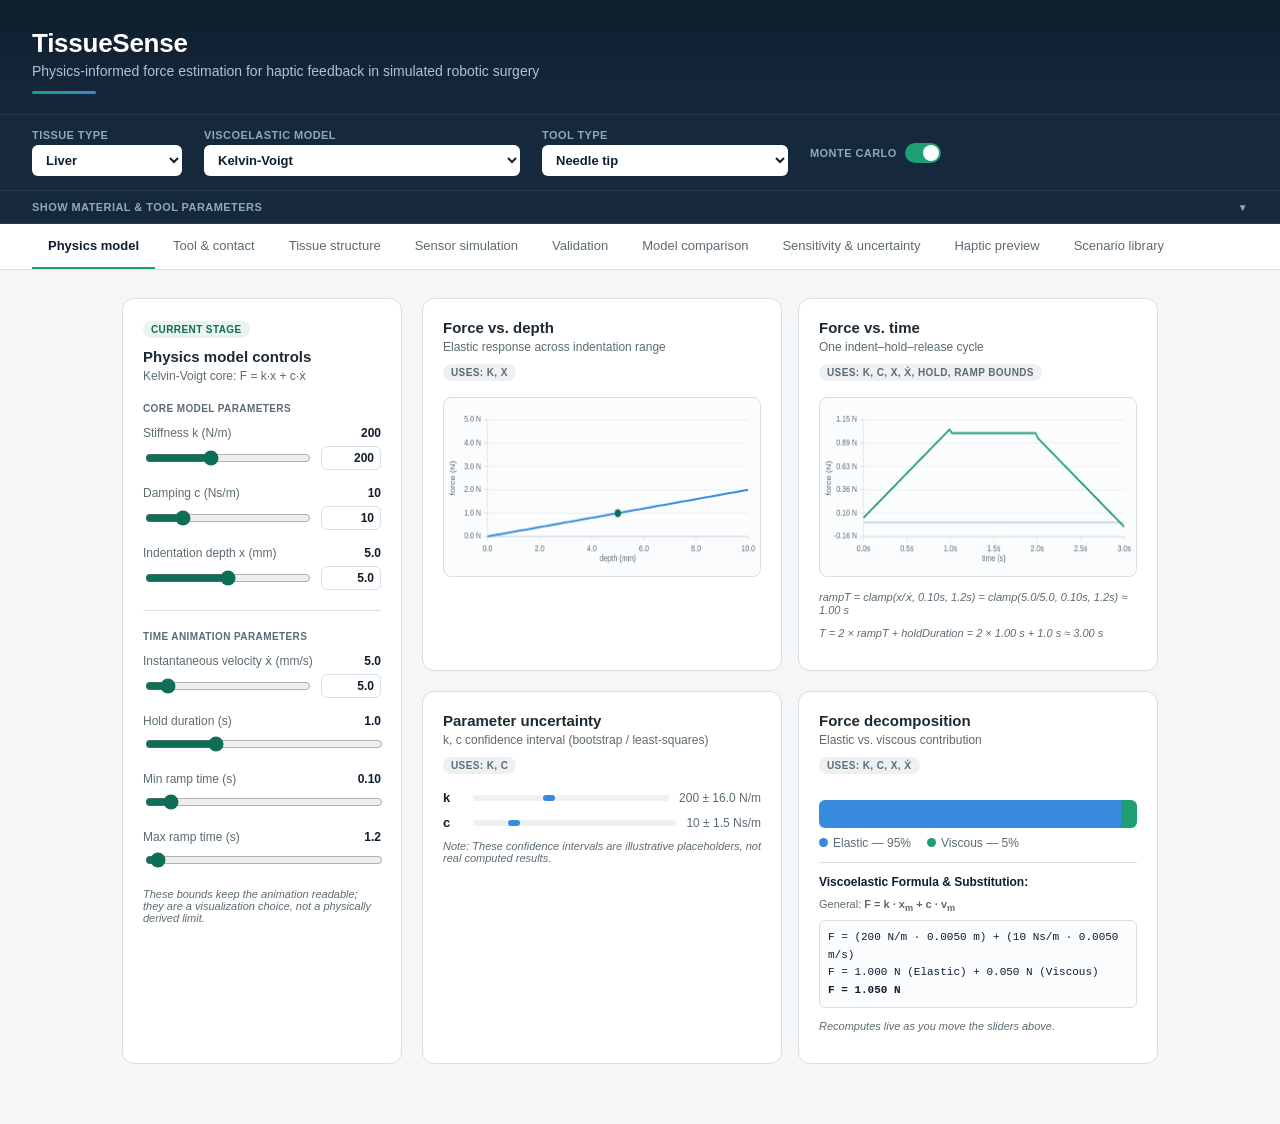
==== index.html @ c4a589fd "feat: add collapsible parameter configuration panel and initialize physics control logic" ====
<!DOCTYPE html>
<html lang="en">
<head>
<meta charset="UTF-8">
<meta name="viewport" content="width=device-width, initial-scale=1.0">
<title>TissueSense — Physics-Informed Force Estimation</title>
<link rel="stylesheet" href="./styles.css">
</head>
<body>

<header>
  <h1>TissueSense</h1>
  <p class="tagline">Physics-informed force estimation for haptic feedback in simulated robotic surgery</p>
  <div class="accent-line"></div>
</header>

<div class="global-bar">
  <div class="control">
    <label>Tissue type</label>
    <select id="tissueType">
      <option>Liver</option>
      <option>Skin</option>
      <option>Muscle</option>
      <option>Fat</option>
      <option>Kidney</option>
      <option>Spleen</option>
    </select>
  </div>
  <div class="control">
    <label>Viscoelastic model</label>
    <select id="modelType">
      <option>Kelvin-Voigt</option>
      <option disabled>Maxwell (coming soon)</option>
      <option disabled>Standard Linear Solid (Zener) (coming soon)</option>
      <option disabled>Generalized Maxwell (coming soon)</option>
      <option disabled>Fung's QLV (coming soon)</option>
      <option disabled>Fractional-order (coming soon)</option>
    </select>
  </div>
  <div class="control">
    <label>Tool type</label>
    <select id="toolType">
      <option>Needle tip</option>
      <option>Blunt palpation probe</option>
      <option>Monopolar hook/spatula</option>
      <option>Suction/irrigation cannula tip</option>
      <option>Flat grasper</option>
      <option>Grasping forceps/bipolar forceps</option>
    </select>
  </div>
  <div class="toggle-wrap">
    <label>Monte Carlo</label>
    <div class="switch on" id="mcToggle"><div class="knob"></div></div>
  </div>
</div>

<div id="paramPanel" class="param-panel collapsed">
  <div class="param-panel-header" id="paramPanelHeader">
    <span>Show material & tool parameters</span>
    <span class="param-panel-toggle-icon">▼</span>
  </div>
  <div class="param-panel-content">
    <div class="param-grid">
      <!-- Column 1: Material Properties -->
      <div class="param-col">
        <div style="font-size: 10px; font-weight: 700; text-transform: uppercase; letter-spacing: .04em; margin-bottom: 12px;">Material properties</div>
        <div class="slider-row">
          <div class="label-row"><span>Poisson's ratio (&nu;)</span><span class="val" id="nuVal">0.42</span></div>
          <div class="input-slider-container">
            <input type="range" id="nuSlider" min="0.30" max="0.45" step="0.01" value="0.42">
            <input type="number" id="nuInput" class="small-num-input">
          </div>
          <details id="nuNote" class="note" style="margin-top: 6px; display: none; font-size: 11px; line-height: 1.4; border-left: 2px solid var(--teal); padding-left: 8px;">
            <summary style="cursor: pointer; font-weight: 600; outline: none; margin-bottom: 4px;">Muscle anisotropy info</summary>
            Muscle behaves differently depending on how it's deformed relative to the fiber direction:<br><br>
            <strong>Case 1 &mdash; Isotropic</strong> (single value, same in all directions): &nu; = 0.47&ndash;0.49. This is how every other tissue in this simulation is modeled (liver, skin, fat, kidney, spleen) &mdash; one number describes the whole tissue regardless of push direction.<br><br>
            <strong>Case 2 &mdash; Anisotropic</strong> (real muscle, direction-dependent): &nu; = 0.28&ndash;0.74, made up of three distinct values depending on direction:
            <ul style="margin: 4px 0; padding-left: 16px;">
              <li>longitudinal-transverse &approx; 0.47</li>
              <li>transverse-transverse &approx; 0.28</li>
              <li>transverse-longitudinal &approx; 0.74</li>
            </ul>
            This reflects muscle fibers running in one dominant direction &mdash; squeezing along the fiber behaves differently than squeezing across it.<br><br>
            This simulation uses Case 2 (0.28&ndash;0.74) as the actual slider range for Muscle, with default &nu; = 0.47 (the longitudinal-transverse value).
          </details>
        </div>
      </div>

      <!-- Column 2: Tool Contact Parameters -->
      <div class="param-col">
        <div style="font-size: 10px; font-weight: 700; text-transform: uppercase; letter-spacing: .04em; margin-bottom: 12px;">Tool contact parameters</div>
        
        <div id="groupAControls" class="slider-row" style="display: none;">
          <div class="label-row"><span>Contact radius a (mm)</span><span class="val" id="contactRadiusVal">0.29</span></div>
          <div class="input-slider-container">
            <input type="range" id="contactRadiusSlider" min="0.29" max="0.65" step="0.01" value="0.29">
            <input type="number" id="contactRadiusInput" class="small-num-input">
          </div>
          <div id="contactRadiusNote" class="note" style="margin-top: 6px; display: none; font-size: 10.5px; line-height: 1.4; border-left: 2px solid var(--teal); padding-left: 8px;">
            Contact modeled as circular for simplicity; actual edge/line contact is a rougher approximation.
          </div>
        </div>

        <div id="groupBControls" style="display: none;">
          <div class="slider-row">
            <div class="label-row"><span>Jaw area A (mm&sup2;)</span><span class="val" id="jawAreaVal">100</span></div>
            <div class="input-slider-container">
              <input type="range" id="jawAreaSlider" min="100" max="250" step="1" value="100">
              <input type="number" id="jawAreaInput" class="small-num-input">
            </div>
          </div>
          <div class="slider-row">
            <div class="label-row"><span>Tissue thickness h (mm)</span><span class="val" id="thicknessVal">3</span></div>
            <div class="input-slider-container">
              <input type="range" id="thicknessSlider" min="3" max="15" step="0.1" value="3">
              <input type="number" id="thicknessInput" class="small-num-input">
            </div>
          </div>
        </div>
      </div>
    </div>
  </div>
</div>

<nav class="tabs" id="tabNav"></nav>

<main>
  <div id="tabContent"></div>
</main>
<script type="module" src="./js/main.js"></script>
</body>
</html>
---- styles.css ----
:root {
  --navy: #0F1E2E;
  --navy-2: #16283C;
  --teal: #0F6E56;
  --teal-light: #1D9E75;
  --blue: #185FA5;
  --blue-light: #378ADD;
  --bg: #F4F6F7;
  --card: #FFFFFF;
  --border: #D8DEE2;
  --text: #1B2A33;
  --text-muted: #5C6B73;
  --elastic: #378ADD;
  --viscous: #1D9E75;
}

* {
  box-sizing: border-box;
}

body {
  margin: 0;
  font-family: -apple-system, BlinkMacSystemFont, "Segoe UI", Roboto, Helvetica, Arial, sans-serif;
  background: var(--bg);
  color: var(--text);
}

header {
  background: linear-gradient(180deg, var(--navy) 0%, var(--navy-2) 100%);
  color: #fff;
  padding: 28px 32px 20px;
}

header h1 {
  margin: 0 0 4px;
  font-size: 26px;
  font-weight: 600;
  letter-spacing: -0.01em;
}

header .tagline {
  margin: 0;
  font-size: 14px;
  color: #A9C4D8;
  font-weight: 400;
}

.accent-line {
  height: 3px;
  width: 64px;
  background: linear-gradient(90deg, var(--teal-light), var(--blue-light));
  border-radius: 2px;
  margin-top: 12px;
}

.global-bar {
  background: var(--navy-2);
  border-top: 1px solid rgba(255, 255, 255, 0.08);
  padding: 14px 32px;
  display: flex;
  flex-wrap: wrap;
  gap: 22px;
  align-items: center;
  position: sticky;
  top: 0;
  z-index: 20;
}

.control {
  display: flex;
  flex-direction: column;
  gap: 4px;
}

.control label {
  font-size: 11px;
  text-transform: uppercase;
  letter-spacing: 0.04em;
  color: #8FA9BB;
  font-weight: 600;
}

.control select {
  background: #fff;
  border: none;
  border-radius: 6px;
  padding: 7px 10px;
  font-size: 13px;
  font-weight: 600;
  color: var(--navy);
  min-width: 150px;
}

.toggle-wrap {
  display: flex;
  align-items: center;
  gap: 8px;
}

.toggle-wrap label {
  font-size: 11px;
  text-transform: uppercase;
  letter-spacing: 0.04em;
  color: #8FA9BB;
  font-weight: 600;
}

.switch {
  position: relative;
  width: 36px;
  height: 20px;
  background: #3A4E5E;
  border-radius: 10px;
  cursor: pointer;
  transition: background .15s;
}

.switch.on {
  background: var(--teal-light);
}

.switch .knob {
  position: absolute;
  top: 2px;
  left: 2px;
  width: 16px;
  height: 16px;
  background: #fff;
  border-radius: 50%;
  transition: transform .15s;
}

.switch.on .knob {
  transform: translateX(16px);
}

nav.tabs {
  display: flex;
  gap: 2px;
  background: var(--card);
  border-bottom: 1px solid var(--border);
  padding: 0 32px;
  overflow-x: auto;
}

nav.tabs button {
  border: none;
  background: transparent;
  padding: 14px 16px;
  font-size: 13px;
  font-weight: 500;
  color: var(--text-muted);
  cursor: pointer;
  white-space: nowrap;
  border-bottom: 2px solid transparent;
}

nav.tabs button.active {
  color: var(--navy);
  border-bottom-color: var(--teal-light);
  font-weight: 600;
}

main {
  padding: 28px 32px 60px;
  max-width: 1100px;
  margin: 0 auto;
}

.tabpanel {
  display: none;
}

.tabpanel.active {
  display: block;
}

.grid-2 {
  display: grid;
  grid-template-columns: 280px 1fr;
  gap: 20px;
}

.card {
  background: var(--card);
  border: 1px solid var(--border);
  border-radius: 12px;
  padding: 20px;
}

.card h3 {
  margin: 0 0 4px;
  font-size: 15px;
  font-weight: 600;
}

.card .sub {
  margin: 0 0 16px;
  font-size: 12px;
  color: var(--text-muted);
}

.slider-row {
  margin-bottom: 16px;
}

.slider-row .label-row {
  display: flex;
  justify-content: space-between;
  font-size: 12px;
  color: var(--text-muted);
  margin-bottom: 6px;
}

.slider-row .label-row span.val {
  font-weight: 600;
  color: var(--navy);
}

input[type=range] {
  width: 100%;
  accent-color: var(--teal);
}

.input-slider-container {
  display: flex;
  align-items: center;
  gap: 8px;
}

.input-slider-container input[type=range] {
  flex: 1;
}

.small-num-input {
  width: 60px;
  padding: 4px 6px;
  font-size: 12px;
  font-weight: 600;
  border: 1px solid var(--border);
  border-radius: 6px;
  color: var(--navy);
  background-color: #fff;
  text-align: right;
  outline: none;
  transition: border-color 0.15s ease-in-out, box-shadow 0.15s ease-in-out;
}

.small-num-input:focus {
  border-color: var(--teal-light);
  box-shadow: 0 0 0 2px rgba(29, 158, 117, 0.2);
}

/* Hide standard HTML5 number spinners for a cleaner appearance */
.small-num-input::-webkit-outer-spin-button,
.small-num-input::-webkit-inner-spin-button {
  -webkit-appearance: none;
  margin: 0;
}

.small-num-input {
  -moz-appearance: textfield;
}

.plots-row {
  display: grid;
  grid-template-columns: 1fr 1fr;
  gap: 16px;
  margin-bottom: 20px;
}

canvas {
  width: 100%;
  height: 180px;
  background: #FBFCFD;
  border: 1px solid var(--border);
  border-radius: 8px;
}

.panels-row {
  display: grid;
  grid-template-columns: 1fr 1fr;
  gap: 16px;
}

.panels-row.mc-off {
  grid-template-columns: 1fr;
}

.ci-row {
  display: flex;
  align-items: center;
  gap: 10px;
  font-size: 13px;
  margin-bottom: 10px;
}

.ci-row .name {
  width: 20px;
  font-weight: 600;
  color: var(--navy);
}

.ci-bar {
  flex: 1;
  height: 6px;
  background: #EDF1F3;
  border-radius: 3px;
  position: relative;
}

.ci-bar .fill {
  position: absolute;
  top: 0;
  bottom: 0;
  background: var(--blue-light);
  border-radius: 3px;
}

.stack-bar {
  display: flex;
  height: 28px;
  border-radius: 6px;
  overflow: hidden;
  margin: 10px 0 8px;
}

.stack-bar .elastic {
  background: var(--elastic);
}

.stack-bar .viscous {
  background: var(--viscous);
}

.legend {
  display: flex;
  gap: 16px;
  font-size: 12px;
  color: var(--text-muted);
}

.legend .dot {
  display: inline-block;
  width: 9px;
  height: 9px;
  border-radius: 50%;
  margin-right: 5px;
}

.legend .elastic-dot {
  background: var(--elastic);
}

.legend .viscous-dot {
  background: var(--viscous);
}

.note {
  font-size: 11px;
  color: var(--text-muted);
  margin-top: 10px;
  font-style: italic;
}

.placeholder-card ul {
  margin: 0;
  padding-left: 18px;
  font-size: 13px;
  color: var(--text-muted);
  line-height: 1.8;
}

.badge {
  display: inline-block;
  font-size: 10px;
  font-weight: 700;
  text-transform: uppercase;
  letter-spacing: .04em;
  padding: 3px 8px;
  border-radius: 20px;
  background: #EAF3EF;
  color: var(--teal);
  margin-bottom: 10px;
}

.badge.future {
  background: #FDF2E4;
  color: #B06A18;
}

@media (max-width:760px) {
  .grid-2 {
    grid-template-columns: 1fr;
  }
  .plots-row, .panels-row {
    grid-template-columns: 1fr;
  }
}

/* Parameter Panel styles */
.param-panel {
  background: var(--navy-2);
  border-top: 1px solid rgba(255, 255, 255, 0.08);
  border-bottom: 1px solid rgba(255, 255, 255, 0.08);
  color: #fff;
  overflow: hidden;
  transition: background-color 0.3s ease;
}

.param-panel-header {
  padding: 10px 32px;
  display: flex;
  align-items: center;
  justify-content: space-between;
  cursor: pointer;
  user-select: none;
  font-size: 11px;
  font-weight: 600;
  color: #8FA9BB;
  text-transform: uppercase;
  letter-spacing: 0.04em;
  transition: color 0.2s, background-color 0.2s;
}

.param-panel-header:hover {
  color: #fff;
  background-color: rgba(255, 255, 255, 0.03);
}

.param-panel-toggle-icon {
  font-size: 10px;
  display: inline-block;
  transition: transform 0.3s cubic-bezier(0.4, 0, 0.2, 1);
}

.param-panel.collapsed .param-panel-toggle-icon {
  transform: rotate(0deg);
}

.param-panel:not(.collapsed) .param-panel-toggle-icon {
  transform: rotate(180deg);
}

.param-panel-content {
  padding: 16px 32px 24px;
  max-height: 1000px;
  opacity: 1;
  visibility: visible;
  transition: max-height 0.3s cubic-bezier(0.4, 0, 0.2, 1), 
              padding 0.3s cubic-bezier(0.4, 0, 0.2, 1), 
              opacity 0.2s ease,
              visibility 0.2s ease;
}

.param-panel.collapsed .param-panel-content {
  max-height: 0;
  padding-top: 0;
  padding-bottom: 0;
  opacity: 0;
  visibility: hidden;
}

.param-grid {
  display: grid;
  grid-template-columns: 1fr 1fr;
  gap: 48px;
}

/* Param Panel text and input overrides */
.param-panel .slider-row {
  margin-bottom: 16px;
}

.param-col > div[style*="font-size"] {
  color: #8FA9BB !important;
}

.param-panel .slider-row .label-row {
  color: #8FA9BB;
}

.param-panel .slider-row .label-row span.val {
  color: #fff;
}

.param-panel .small-num-input {
  background-color: rgba(255, 255, 255, 0.06);
  border: 1px solid rgba(255, 255, 255, 0.15);
  color: #fff;
}

.param-panel .small-num-input:focus {
  border-color: var(--teal-light);
  box-shadow: 0 0 0 2px rgba(29, 158, 117, 0.4);
}

.param-panel .note {
  color: #A9C4D8;
  border-left-color: var(--teal-light) !important;
}

/* For smaller screens, stack columns */
@media (max-width: 760px) {
  .param-grid {
    grid-template-columns: 1fr;
    gap: 24px;
  }
}
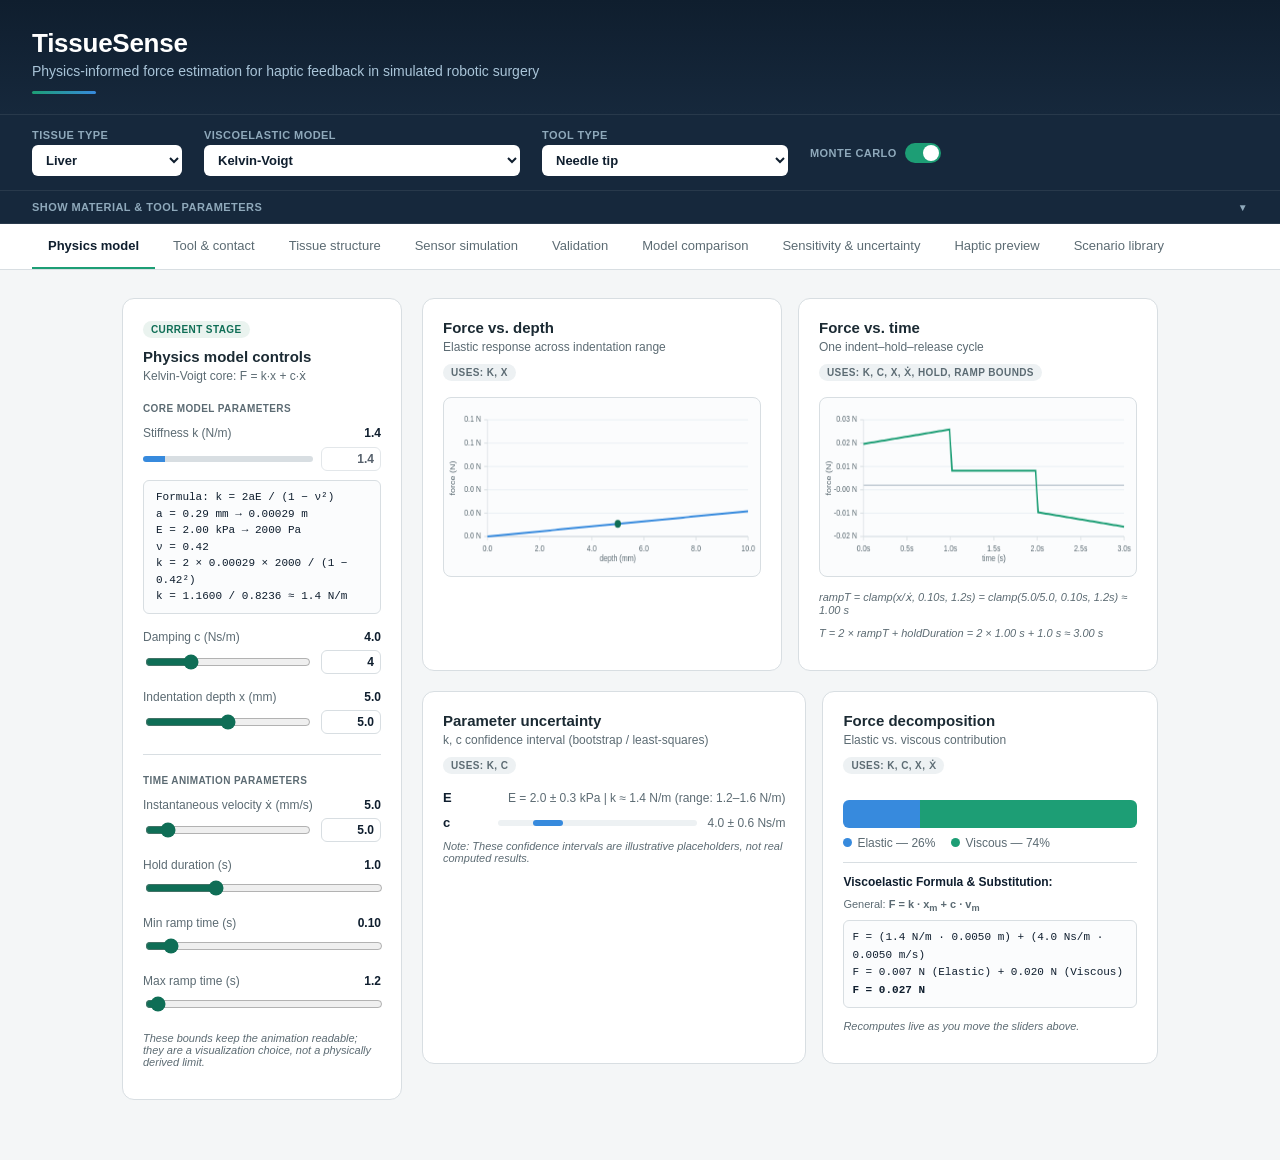
==== commit aac50d93: "Change or died" ====
--- a/index.html
+++ b/index.html
@@ -19,9 +19,6 @@
     <label>Tissue type</label>
     <select id="tissueType">
       <option>Liver</option>
-      <option>Skin</option>
-      <option>Muscle</option>
-      <option>Fat</option>
       <option>Kidney</option>
       <option>Spleen</option>
     </select>
@@ -64,25 +61,24 @@
       <!-- Column 1: Material Properties -->
       <div class="param-col">
         <div style="font-size: 10px; font-weight: 700; text-transform: uppercase; letter-spacing: .04em; margin-bottom: 12px;">Material properties</div>
-        <div class="slider-row">
+        
+        <div class="slider-row" id="nuSliderRow">
           <div class="label-row"><span>Poisson's ratio (&nu;)</span><span class="val" id="nuVal">0.42</span></div>
           <div class="input-slider-container">
             <input type="range" id="nuSlider" min="0.30" max="0.45" step="0.01" value="0.42">
             <input type="number" id="nuInput" class="small-num-input">
           </div>
-          <details id="nuNote" class="note" style="margin-top: 6px; display: none; font-size: 11px; line-height: 1.4; border-left: 2px solid var(--teal); padding-left: 8px;">
-            <summary style="cursor: pointer; font-weight: 600; outline: none; margin-bottom: 4px;">Muscle anisotropy info</summary>
-            Muscle behaves differently depending on how it's deformed relative to the fiber direction:<br><br>
-            <strong>Case 1 &mdash; Isotropic</strong> (single value, same in all directions): &nu; = 0.47&ndash;0.49. This is how every other tissue in this simulation is modeled (liver, skin, fat, kidney, spleen) &mdash; one number describes the whole tissue regardless of push direction.<br><br>
-            <strong>Case 2 &mdash; Anisotropic</strong> (real muscle, direction-dependent): &nu; = 0.28&ndash;0.74, made up of three distinct values depending on direction:
-            <ul style="margin: 4px 0; padding-left: 16px;">
-              <li>longitudinal-transverse &approx; 0.47</li>
-              <li>transverse-transverse &approx; 0.28</li>
-              <li>transverse-longitudinal &approx; 0.74</li>
-            </ul>
-            This reflects muscle fibers running in one dominant direction &mdash; squeezing along the fiber behaves differently than squeezing across it.<br><br>
-            This simulation uses Case 2 (0.28&ndash;0.74) as the actual slider range for Muscle, with default &nu; = 0.47 (the longitudinal-transverse value).
-          </details>
+        </div>
+
+        <div class="slider-row" id="eSliderRow">
+          <div class="label-row"><span>Tissue elastic modulus E (kPa)</span><span class="val" id="eVal">2.0</span></div>
+          <div class="input-slider-container">
+            <input type="range" id="eSlider" class="shaded-slider" min="1.0" max="4.0" step="0.05" value="2.0">
+            <input type="number" id="eInput" class="small-num-input">
+          </div>
+          <div class="note" id="eCaption" style="margin-top: 6px; font-size: 11px; line-height: 1.4; border-left: 2px solid var(--teal); padding-left: 8px;">
+            Shaded area = typical range (elastography/indentation); full range includes method-dependent outliers.
+          </div>
         </div>
       </div>
 
--- a/styles.css
+++ b/styles.css
@@ -296,7 +296,7 @@
 }
 
 .ci-row .name {
-  width: 20px;
+  width: 45px;
   font-weight: 600;
   color: var(--navy);
 }
@@ -507,3 +507,83 @@
     gap: 24px;
   }
 }
+
+.calc-steps {
+  font-family: monospace;
+  background: #FBFCFD;
+  border: 1px solid var(--border);
+  padding: 8px 12px;
+  border-radius: 6px;
+  color: var(--navy);
+  font-size: 11px;
+  margin-top: 8px;
+  line-height: 1.5;
+  white-space: pre-line;
+}
+
+/* Custom slider styles in parameter panel */
+.param-panel input[type=range] {
+  -webkit-appearance: none;
+  appearance: none;
+  background: transparent;
+  height: 6px;
+  border-radius: 3px;
+  outline: none;
+}
+.param-panel input[type=range]::-webkit-slider-runnable-track {
+  width: 100%;
+  height: 6px;
+  cursor: pointer;
+  background: rgba(255, 255, 255, 0.15);
+  border-radius: 3px;
+}
+.param-panel input[type=range]::-webkit-slider-thumb {
+  height: 16px;
+  width: 16px;
+  border-radius: 50%;
+  background: var(--teal-light);
+  cursor: pointer;
+  -webkit-appearance: none;
+  margin-top: -5px;
+}
+.param-panel input[type=range]::-moz-range-track {
+  width: 100%;
+  height: 6px;
+  cursor: pointer;
+  background: rgba(255, 255, 255, 0.15);
+  border-radius: 3px;
+}
+.param-panel input[type=range]::-moz-range-thumb {
+  height: 16px;
+  width: 16px;
+  border-radius: 50%;
+  background: var(--teal-light);
+  cursor: pointer;
+  border: none;
+}
+
+.param-panel input[type=range].shaded-slider::-webkit-slider-runnable-track {
+  background: var(--track-background, rgba(255, 255, 255, 0.15));
+}
+.param-panel input[type=range].shaded-slider::-moz-range-track {
+  background: var(--track-background, rgba(255, 255, 255, 0.15));
+}
+
+/* Locked slider styling */
+input[type=range].locked-slider {
+  -webkit-appearance: none;
+  appearance: none;
+  height: 6px;
+  border-radius: 3px;
+  background: linear-gradient(to right, var(--blue-light) var(--fill-pct, 0%), var(--border) var(--fill-pct, 0%));
+  pointer-events: none;
+  margin: 10px 0;
+}
+input[type=range].locked-slider::-webkit-slider-thumb {
+  -webkit-appearance: none;
+  appearance: none;
+  display: none;
+}
+input[type=range].locked-slider::-moz-range-thumb {
+  display: none;
+}
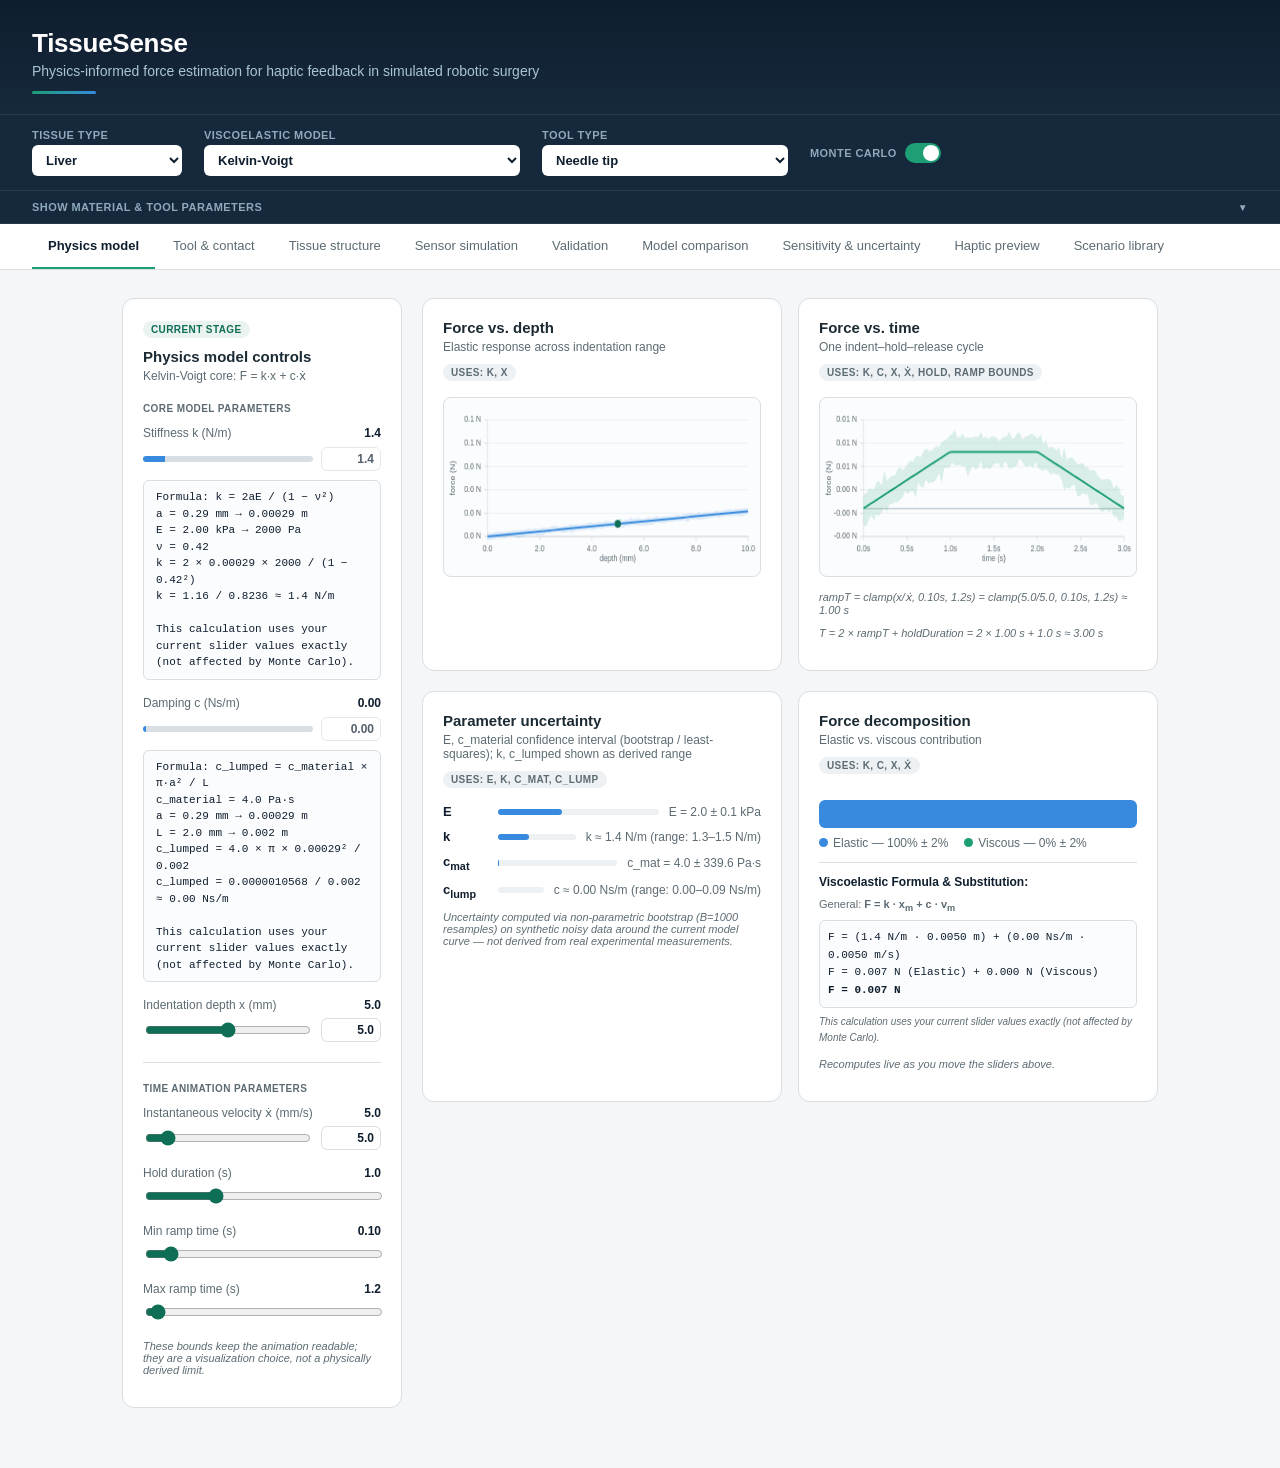
==== commit 77fa0afd: "feat: add c_material and effective contact length parameters to UI and initialize physics tab logic" ====
--- a/index.html
+++ b/index.html
@@ -71,13 +71,33 @@
         </div>
 
         <div class="slider-row" id="eSliderRow">
-          <div class="label-row"><span>Tissue elastic modulus E (kPa)</span><span class="val" id="eVal">2.0</span></div>
+          <div class="label-row">
+            <span>
+              Tissue elastic modulus E (kPa)
+              <span class="info-icon">ⓘ<span class="tooltip-text" id="eTooltip"></span></span>
+            </span>
+            <span class="val" id="eVal">2.0</span>
+          </div>
           <div class="input-slider-container">
             <input type="range" id="eSlider" class="shaded-slider" min="1.0" max="4.0" step="0.05" value="2.0">
             <input type="number" id="eInput" class="small-num-input">
           </div>
           <div class="note" id="eCaption" style="margin-top: 6px; font-size: 11px; line-height: 1.4; border-left: 2px solid var(--teal); padding-left: 8px;">
-            Shaded area = typical range (elastography/indentation); full range includes method-dependent outliers.
+            Shaded = typical range from elastography/indentation studies; full range includes method-dependent outliers.
+          </div>
+        </div>
+
+        <div class="slider-row" id="cMaterialSliderRow">
+          <div class="label-row">
+            <span>
+              c_material (Pa&middot;s)
+              <span class="info-icon">ⓘ<span class="tooltip-text" id="cMaterialTooltip"></span></span>
+            </span>
+            <span class="val" id="cMaterialVal">2.0</span>
+          </div>
+          <div class="input-slider-container">
+            <input type="range" id="cMaterialSlider" class="shaded-slider" min="2.0" max="10.0" step="0.1" value="2.0">
+            <input type="number" id="cMaterialInput" class="small-num-input">
           </div>
         </div>
       </div>
@@ -86,14 +106,32 @@
       <div class="param-col">
         <div style="font-size: 10px; font-weight: 700; text-transform: uppercase; letter-spacing: .04em; margin-bottom: 12px;">Tool contact parameters</div>
         
-        <div id="groupAControls" class="slider-row" style="display: none;">
-          <div class="label-row"><span>Contact radius a (mm)</span><span class="val" id="contactRadiusVal">0.29</span></div>
-          <div class="input-slider-container">
-            <input type="range" id="contactRadiusSlider" min="0.29" max="0.65" step="0.01" value="0.29">
-            <input type="number" id="contactRadiusInput" class="small-num-input">
+        <div id="groupAControls" style="display: none;">
+          <div class="slider-row">
+            <div class="label-row"><span>Contact radius a (mm)</span><span class="val" id="contactRadiusVal">0.29</span></div>
+            <div class="input-slider-container">
+              <input type="range" id="contactRadiusSlider" min="0.29" max="0.65" step="0.01" value="0.29">
+              <input type="number" id="contactRadiusInput" class="small-num-input">
+            </div>
+            <div id="contactRadiusNote" class="note" style="margin-top: 6px; display: none; font-size: 10.5px; line-height: 1.4; border-left: 2px solid var(--teal); padding-left: 8px;">
+              Contact modeled as circular for simplicity; actual edge/line contact is a rougher approximation.
+            </div>
           </div>
-          <div id="contactRadiusNote" class="note" style="margin-top: 6px; display: none; font-size: 10.5px; line-height: 1.4; border-left: 2px solid var(--teal); padding-left: 8px;">
-            Contact modeled as circular for simplicity; actual edge/line contact is a rougher approximation.
+          <div class="slider-row" id="lSliderRow">
+            <div class="label-row">
+              <span>
+                Effective contact length L (mm)
+                <span class="info-icon">ⓘ<span class="tooltip-text">Effective contact length of the instrument.</span></span>
+              </span>
+              <span class="val" id="lVal">0.5</span>
+            </div>
+            <div class="input-slider-container">
+              <input type="range" id="lSlider" class="shaded-slider" min="0.5" max="10.0" step="0.1" value="0.5">
+              <input type="number" id="lInput" class="small-num-input">
+            </div>
+            <div class="note" id="lCaption" style="margin-top: 6px; font-size: 11px; line-height: 1.4; border-left: 2px solid var(--teal); padding-left: 8px;">
+              Shaded = typical contact length range for selected tool.
+            </div>
           </div>
         </div>
 
--- a/styles.css
+++ b/styles.css
@@ -562,11 +562,44 @@
   border: none;
 }
 
-.param-panel input[type=range].shaded-slider::-webkit-slider-runnable-track {
-  background: var(--track-background, rgba(255, 255, 255, 0.15));
-}
-.param-panel input[type=range].shaded-slider::-moz-range-track {
-  background: var(--track-background, rgba(255, 255, 255, 0.15));
+input[type=range].shaded-slider {
+  -webkit-appearance: none;
+  appearance: none;
+  background: transparent;
+  height: 6px;
+  border-radius: 3px;
+  outline: none;
+}
+input[type=range].shaded-slider::-webkit-slider-runnable-track {
+  width: 100%;
+  height: 6px;
+  cursor: pointer;
+  background: var(--track-background, #EDF1F3);
+  border-radius: 3px;
+}
+input[type=range].shaded-slider::-webkit-slider-thumb {
+  height: 16px;
+  width: 16px;
+  border-radius: 50%;
+  background: var(--teal-light);
+  cursor: pointer;
+  -webkit-appearance: none;
+  margin-top: -5px;
+}
+input[type=range].shaded-slider::-moz-range-track {
+  width: 100%;
+  height: 6px;
+  cursor: pointer;
+  background: var(--track-background, #EDF1F3);
+  border-radius: 3px;
+}
+input[type=range].shaded-slider::-moz-range-thumb {
+  height: 16px;
+  width: 16px;
+  border-radius: 50%;
+  background: var(--teal-light);
+  cursor: pointer;
+  border: none;
 }
 
 /* Locked slider styling */
@@ -587,3 +620,72 @@
 input[type=range].locked-slider::-moz-range-thumb {
   display: none;
 }
+
+/* Tooltip styles */
+.info-icon {
+  display: inline-flex;
+  align-items: center;
+  justify-content: center;
+  margin-left: 6px;
+  cursor: pointer;
+  color: #8FA9BB;
+  font-style: normal;
+  font-weight: bold;
+  font-size: 11px;
+  width: 14px;
+  height: 14px;
+  border-radius: 50%;
+  border: 1px solid #8FA9BB;
+  line-height: 1;
+  transition: color 0.15s, border-color 0.15s;
+  user-select: none;
+  position: relative;
+}
+
+.info-icon:hover {
+  color: #fff;
+  border-color: #fff;
+}
+
+/* Tooltip text styling */
+.tooltip-text {
+  visibility: hidden;
+  position: absolute;
+  bottom: 140%;
+  left: 50%;
+  transform: translateX(-50%);
+  background-color: var(--navy);
+  border: 1px solid rgba(255, 255, 255, 0.15);
+  color: #fff;
+  text-align: left;
+  padding: 8px 12px;
+  border-radius: 6px;
+  font-size: 11px;
+  line-height: 1.4;
+  width: max-content;
+  max-width: 250px;
+  z-index: 100;
+  opacity: 0;
+  transition: opacity 0.2s, visibility 0.2s;
+  box-shadow: 0 4px 12px rgba(0,0,0,0.3);
+  font-family: -apple-system, BlinkMacSystemFont, "Segoe UI", Roboto, sans-serif;
+  font-weight: normal;
+  text-transform: none;
+}
+
+/* Arrow for the tooltip */
+.tooltip-text::after {
+  content: "";
+  position: absolute;
+  top: 100%;
+  left: 50%;
+  margin-left: -5px;
+  border-width: 5px;
+  border-style: solid;
+  border-color: var(--navy) transparent transparent transparent;
+}
+
+.info-icon:hover .tooltip-text {
+  visibility: visible;
+  opacity: 1;
+}
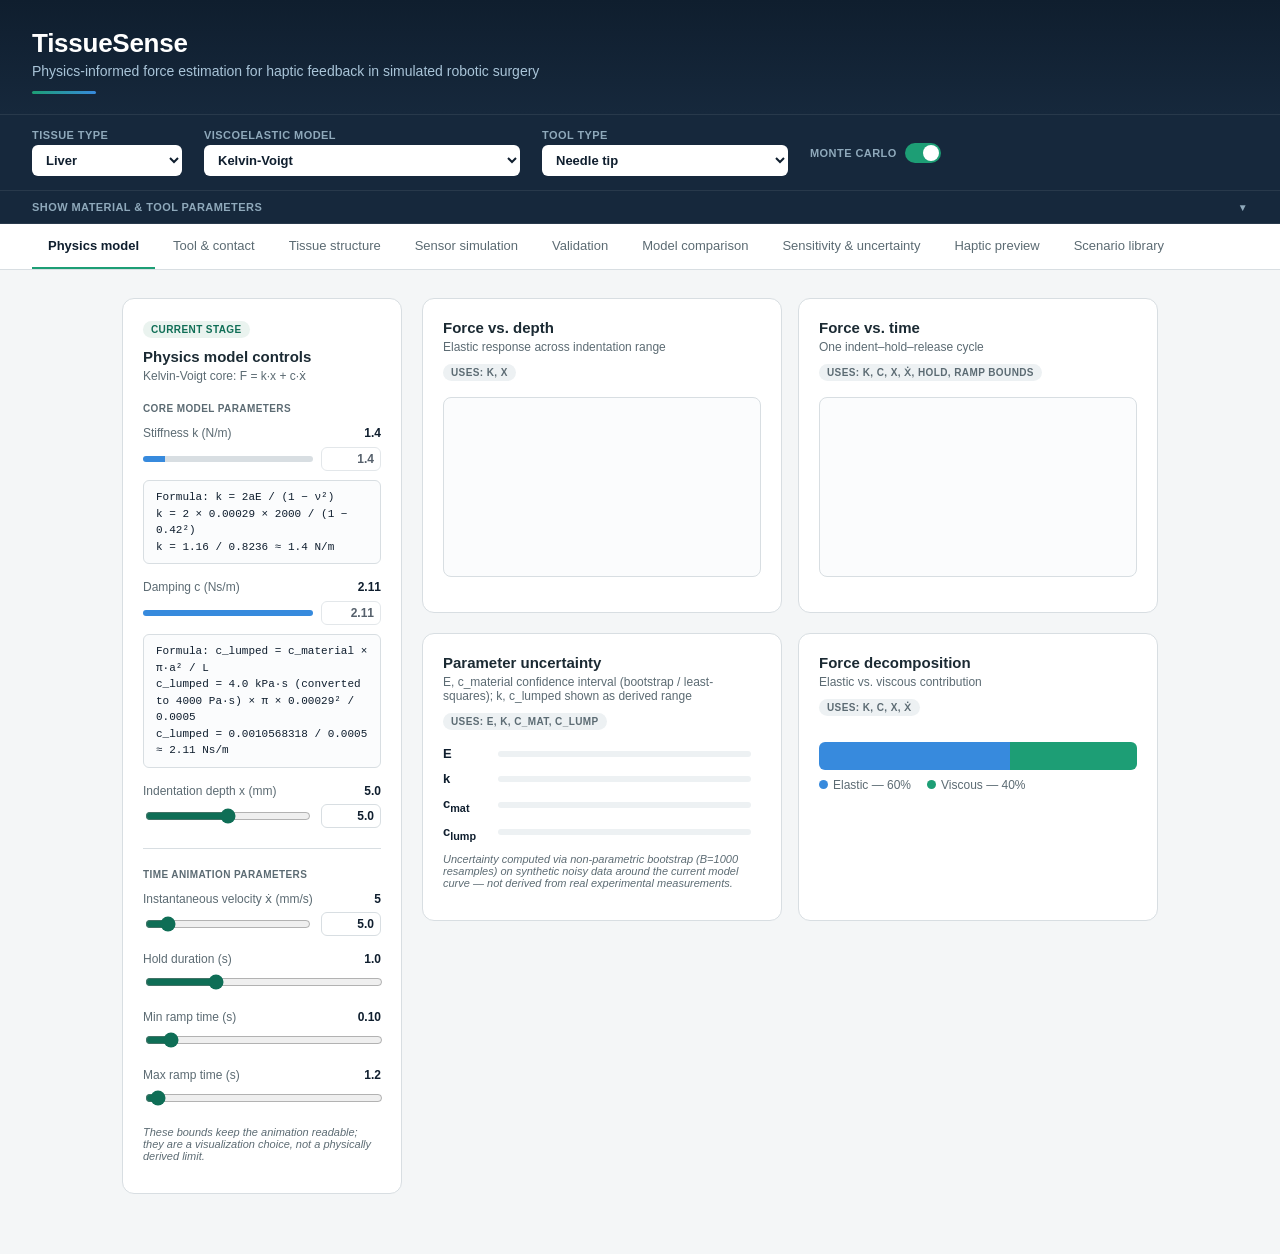
==== commit 90f1a726: "feat: implement physics simulation controls and adjust damping unit to kPa·s" ====
--- a/index.html
+++ b/index.html
@@ -90,7 +90,7 @@
         <div class="slider-row" id="cMaterialSliderRow">
           <div class="label-row">
             <span>
-              c_material (Pa&middot;s)
+              c_material (kPa&middot;s)
               <span class="info-icon">ⓘ<span class="tooltip-text" id="cMaterialTooltip"></span></span>
             </span>
             <span class="val" id="cMaterialVal">2.0</span>
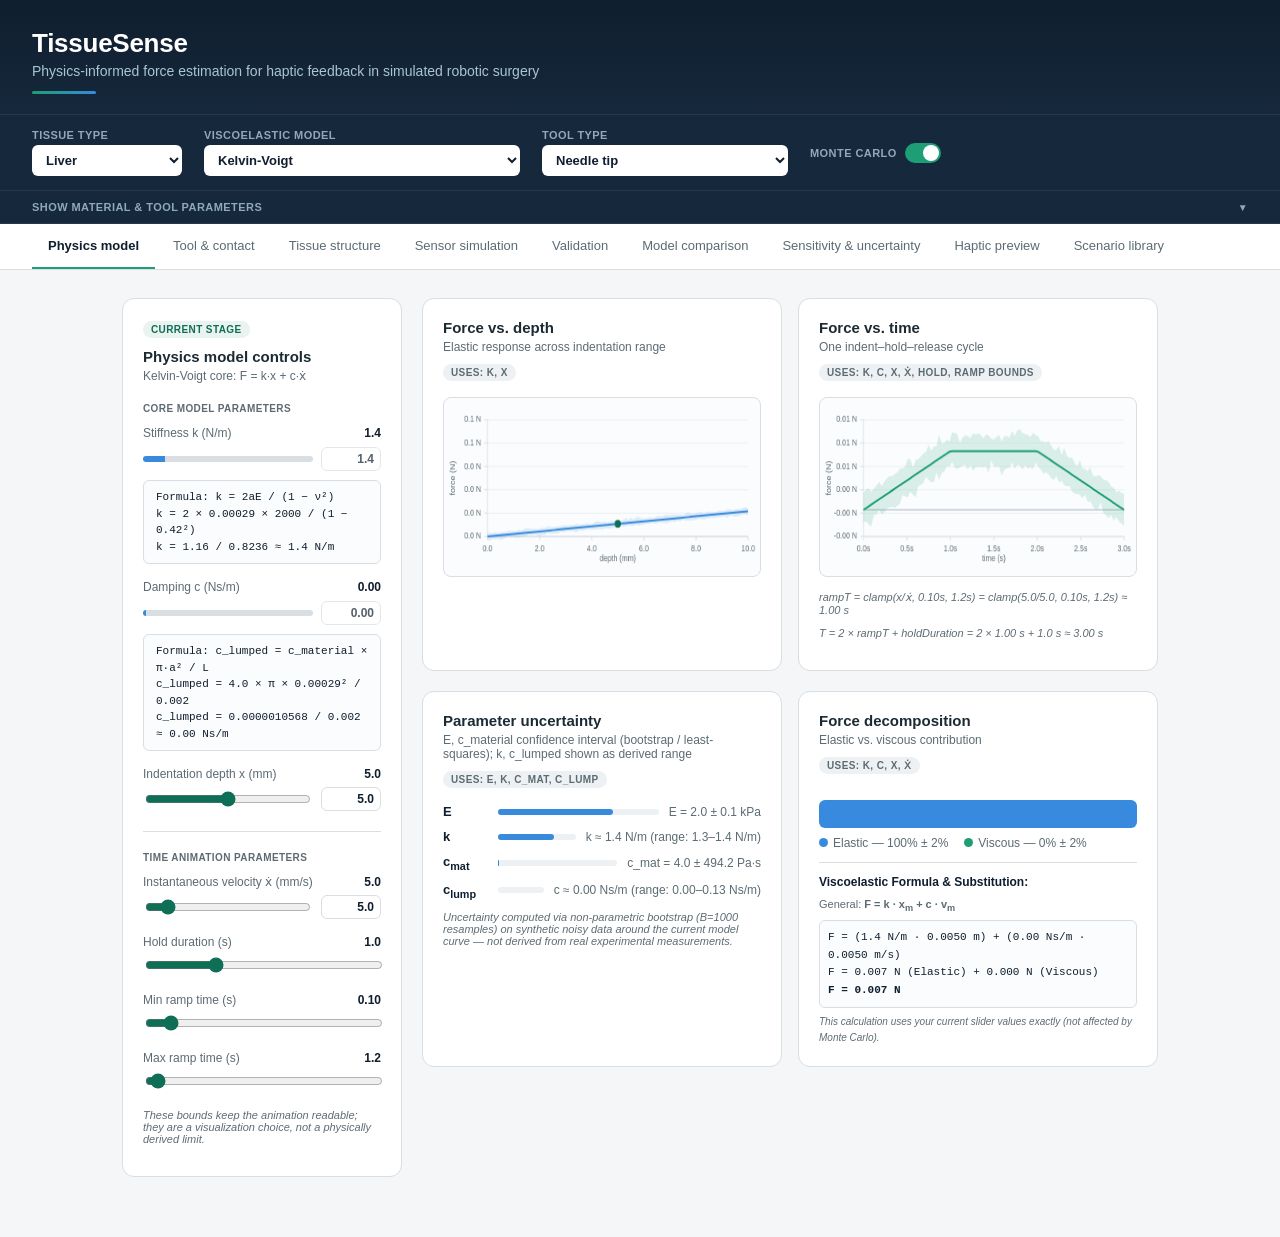
==== commit 8fc15df9: "feat: implement dynamic physics parameter configurations and update units for c_material slider" ====
--- a/index.html
+++ b/index.html
@@ -90,7 +90,7 @@
         <div class="slider-row" id="cMaterialSliderRow">
           <div class="label-row">
             <span>
-              c_material (kPa&middot;s)
+              c_material (Pa&middot;s)
               <span class="info-icon">ⓘ<span class="tooltip-text" id="cMaterialTooltip"></span></span>
             </span>
             <span class="val" id="cMaterialVal">2.0</span>
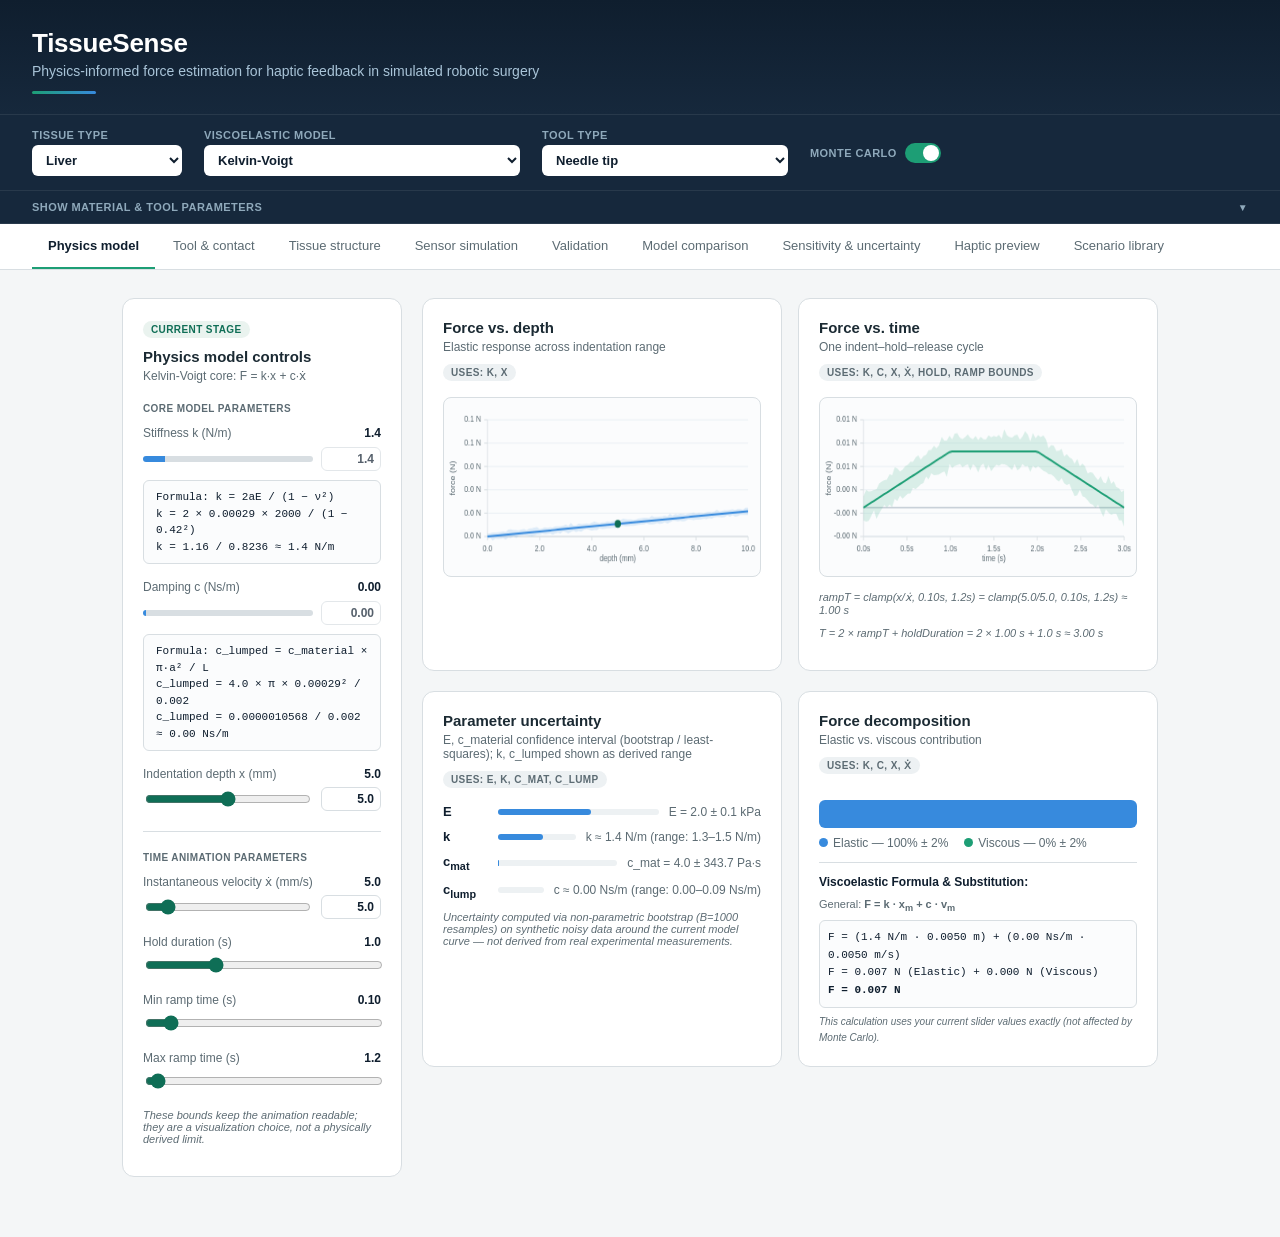
==== commit d234d701: "fix: update c_material unit label from Pa·s to kPa·s in index.html" ====
--- a/index.html
+++ b/index.html
@@ -90,7 +90,7 @@
         <div class="slider-row" id="cMaterialSliderRow">
           <div class="label-row">
             <span>
-              c_material (Pa&middot;s)
+              c_material (kPa&middot;s)
               <span class="info-icon">ⓘ<span class="tooltip-text" id="cMaterialTooltip"></span></span>
             </span>
             <span class="val" id="cMaterialVal">2.0</span>
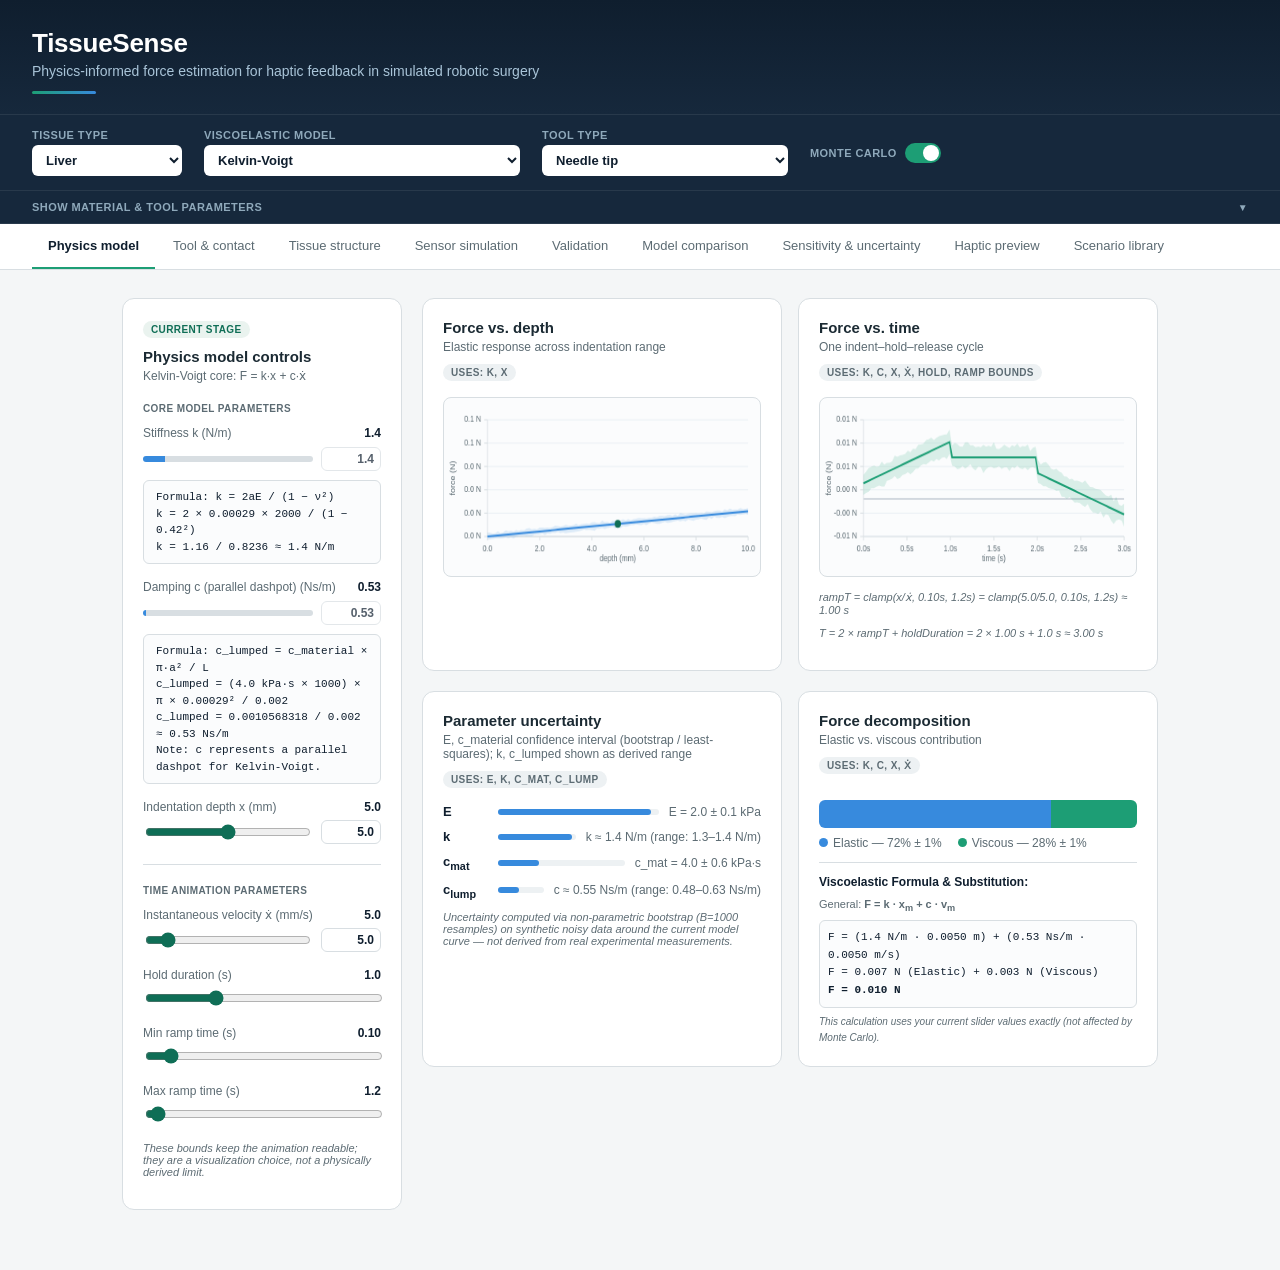
==== commit ec6f157b: "feat: implement modular visualization engine and core simulation update loop" ====
--- a/index.html
+++ b/index.html
@@ -27,7 +27,7 @@
     <label>Viscoelastic model</label>
     <select id="modelType">
       <option>Kelvin-Voigt</option>
-      <option disabled>Maxwell (coming soon)</option>
+      <option>Maxwell</option>
       <option disabled>Standard Linear Solid (Zener) (coming soon)</option>
       <option disabled>Generalized Maxwell (coming soon)</option>
       <option disabled>Fung's QLV (coming soon)</option>
